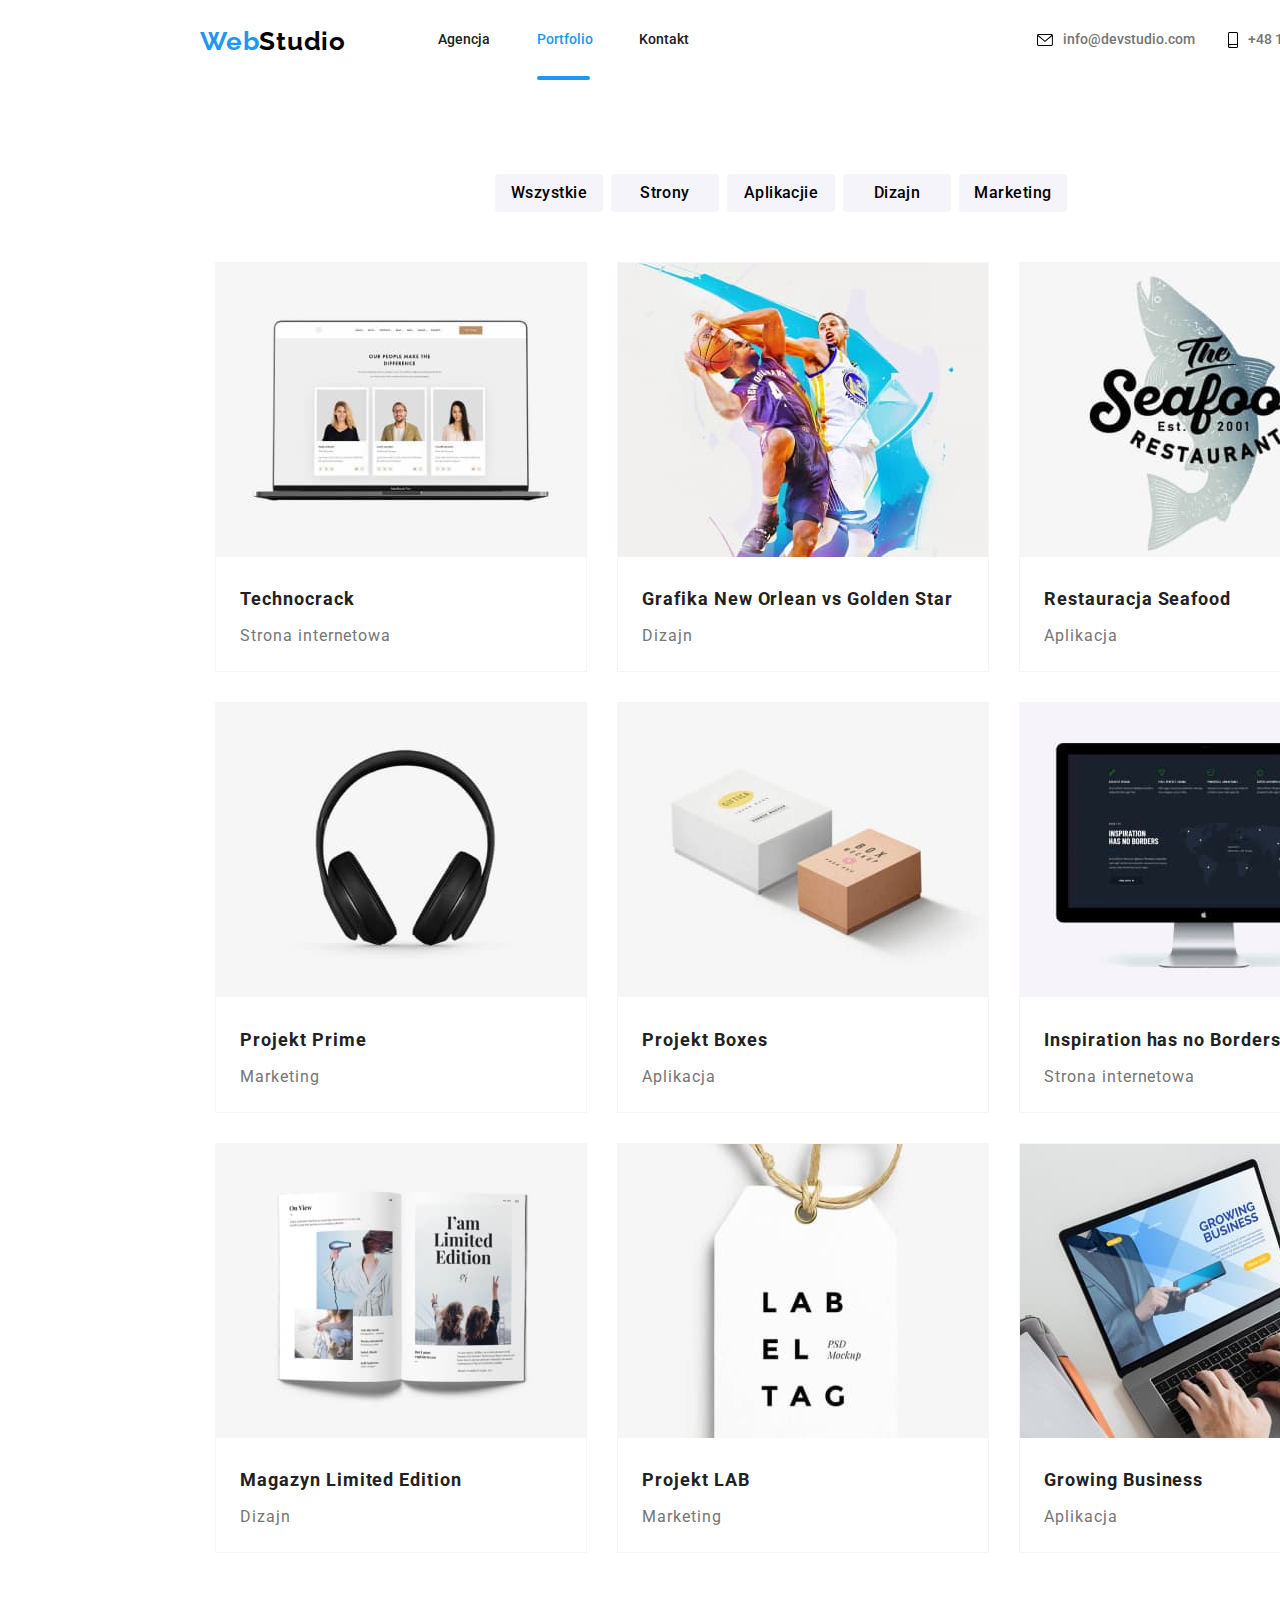
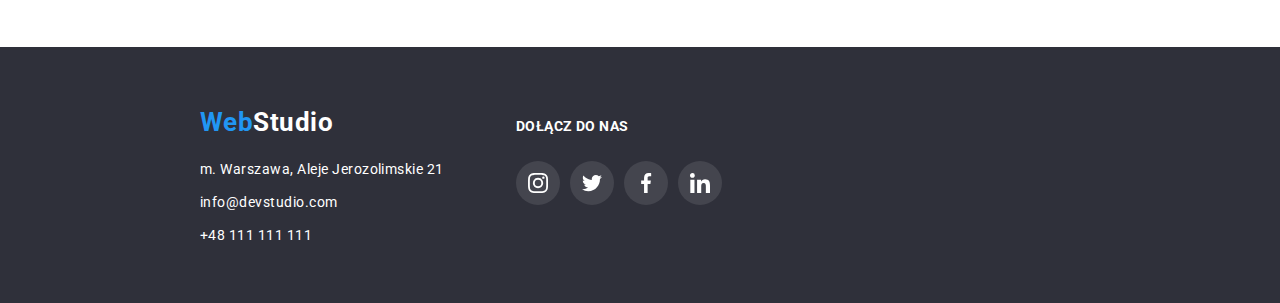
==== portfolio.html @ c5465620 "first commit" ====
<!DOCTYPE html>
<html lang="pl">
  <head>
    <meta charset="UTF-8" />
    <meta http-equiv="X-UA-Compatible" content="IE=edge" />
    <meta name="viewport" content="width=device-width, initial-scale=1.0" />
    <link rel="stylesheet" href="css/modern-normalize.css" />
    <link rel="stylesheet" href="./css/styles.css" />
    <title>Hw2-Portfolio</title>
    <link rel="preconnect" href="https://fonts.googleapis.com" />
    <link rel="preconnect" href="https://fonts.gstatic.com" crossorigin />
    <link
      href="https://fonts.googleapis.com/css2?family=Montserrat:wght@400;700&family=Raleway:wght@700&family=Roboto:wght@400;500;700;900&display=swap"
      rel="stylesheet"
    />
  </head>
  <body>
    <!--Menu-->
    <header class="menu">
      <div class="container principal">
        <a class="logo" href="index.html"><span class="web">Web</span>Studio</a>
        <nav class="navigation">
          <ul>
            <li><a class="agency" href="./index.html">Agencja</a></li>
            <li><a class="portfolio portfolio-active" href="portfolio.html">Portfolio</a></li>
            <li><a class="contact" href="#">Kontakt</a></li>
          </ul>
        </nav>

        <a class="email" href="mailto:info@devstudio.com"
          ><svg class="envelope" width="16" weight="12">
            <use href="./images/icons.svg#icon-envelope"></use>
          </svg>
          info@devstudio.com</a
        >
        <a class="telephone" href="tel:++48111111111">
          <svg class="smartphone" width="10" weight="16">
            <use href="./images/icons.svg#icon-smartphone"></use>
          </svg>
          +48 111 111 111</a
        >
      </div>
    </header>
    <!--Header-->
    <main>
      <div class="container">
        <section class="portfolio-page section">
          <ul class="filters">
            <li><button type="button" class="all">Wszystkie</button></li>
            <li><button type="button">Strony</button></li>
            <li><button type="button">Aplikacjie</button></li>
            <li><button type="button">Dizajn</button></li>
            <li><button type="button">Marketing</button></li>
          </ul>
          <div>
            <ul class="main-box">
              <li>
                <figure class="box-img">
                  <div class="hidden-label">
                    <img
                      src="images/technocrack.jpg"
                      alt="portrety ludzi wyswietlone na wyswietlaczu laptopa"
                      width="370"
                      height="294"
                    />
                    <div class="box-label">
                      <p>
                        Technocrack jest popularną platformą wykorzystywaną do rozpowszechniania
                        koronawirusa. Firmy wykorzystują tę platformę do celów szpiegowskich i ataków
                        na niezabezpieczone serwery konkurencji
                      </p>
                    </div>
                  </div>
                  <figcaption class="box-img-title">
                    <h3>Technocrack</h3>
                    <p>Strona internetowa</p>
                  </figcaption>
                </figure>
              </li>
              <li>
                <figure class="box-img">
                  <div class="hidden-label">
                    <img
                      src="images/new-orlean-vs-golden-star.jpg"
                      alt="ludzie grający w koszykowke"
                      width="370"
                      height="294"
                    />
                    <div class="box-label">
                      <p>
                        Technocrack jest popularną platformą wykorzystywaną do rozpowszechniania
                        koronawirusa. Firmy wykorzystują tę platformę do celów szpiegowskich i ataków
                        na niezabezpieczone serwery konkurencji
                      </p>
                    </div>
                  </div>
                  <figcaption class="box-img-title">
                    <h3>Grafika New Orlean vs Golden Star</h3>
                    <p>Dizajn</p>
                  </figcaption>
                </figure>
              </li>
              <li>
                <figure class="box-img">
                  <div class="hidden-label">
                    <img
                      src="images/restaurant-seafood.jpg"
                      alt="logo restauracji"
                      width="370"
                      height="294"
                    />
                    <div class="box-label">
                      <p>
                        Technocrack jest popularną platformą wykorzystywaną do rozpowszechniania
                        koronawirusa. Firmy wykorzystują tę platformę do celów szpiegowskich i ataków
                        na niezabezpieczone serwery konkurencji
                      </p>
                    </div>
                  </div>
                  <figcaption class="box-img-title">
                    <h3>Restauracja Seafood</h3>
                    <p>Aplikacja</p>
                  </figcaption>
                </figure>
              </li>
              <li>
                <figure class="box-img">
                  <div class="hidden-label">
                    <img
                      src="images/project-prime.jpg"
                      alt="sluchawki bezprzewodowe"
                      width="370"
                      height="294"
                    />
                    <div class="box-label">
                      <p>
                        Technocrack jest popularną platformą wykorzystywaną do rozpowszechniania
                        koronawirusa. Firmy wykorzystują tę platformę do celów szpiegowskich i ataków
                        na niezabezpieczone serwery konkurencji
                      </p>
                    </div>
                  </div>
                  <figcaption class="box-img-title">
                    <h3>Projekt Prime</h3>
                    <p>Marketing</p>
                  </figcaption>
                </figure>
              </li>
              <li>
                <figure class="box-img">
                  <div class="hidden-label">
                    <img src="images/project-boxes.jpg" alt="klocki" width="370" height="294" />
                    <div class="box-label">
                      <p>
                        Technocrack jest popularną platformą wykorzystywaną do rozpowszechniania
                        koronawirusa. Firmy wykorzystują tę platformę do celów szpiegowskich i ataków
                        na niezabezpieczone serwery konkurencji
                      </p>
                    </div>
                  </div>
                  <figcaption class="box-img-title">
                    <h3>Projekt Boxes</h3>
                    <p>Aplikacja</p>
                  </figcaption>
                </figure>
              </li>
              <li>
                <figure class="box-img">
                  <div class="hidden-label">
                    <img
                      src="images/inspiration-has-no-borders.jpg"
                      alt="wyswietlacz monitora"
                      width="370"
                      height="294"
                    />
                    <div class="box-label">
                      <p>
                        Technocrack jest popularną platformą wykorzystywaną do rozpowszechniania
                        koronawirusa. Firmy wykorzystują tę platformę do celów szpiegowskich i ataków
                        na niezabezpieczone serwery konkurencji
                      </p>
                    </div>
                  </div>
                  <figcaption class="box-img-title">
                    <h3>Inspiration has no Borders</h3>
                    <p>Strona internetowa</p>
                  </figcaption>
                </figure>
              </li>
              <li>
                <figure class="box-img">
                  <div class="hidden-label">
                    <img src="images/limited-edition.jpg" alt="ksiazka" width="370" height="294" />
                    <div class="box-label">
                      <p>
                        Technocrack jest popularną platformą wykorzystywaną do rozpowszechniania
                        koronawirusa. Firmy wykorzystują tę platformę do celów szpiegowskich i ataków
                        na niezabezpieczone serwery konkurencji
                      </p>
                    </div>
                  </div>
                  <figcaption class="box-img-title">
                    <h3>Magazyn Limited Edition</h3>
                    <p>Dizajn</p>
                  </figcaption>
                </figure>
              </li>
              <li>
                <figure class="box-img">
                  <div class="hidden-label">
                    <img src="images/project-lab.jpg" alt="zawieszka" width="370" height="294" />
                    <div class="box-label">
                      <p>
                        Technocrack jest popularną platformą wykorzystywaną do rozpowszechniania
                        koronawirusa. Firmy wykorzystują tę platformę do celów szpiegowskich i ataków
                        na niezabezpieczone serwery konkurencji
                      </p>
                    </div>
                  </div>
                  <figcaption class="box-img-title">
                    <h3>Projekt LAB</h3>
                    <p>Marketing</p>
                  </figcaption>
                </figure>
              </li>
              <li>
                <figure class="box-img">
                  <div class="hidden-label">
                    <img
                      src="images/growing-business.jpg"
                      alt="pisanie na laptopie"
                      width="370"
                      height="294"
                    />
                    <div class="box-label">
                      <p>
                        Technocrack jest popularną platformą wykorzystywaną do rozpowszechniania
                        koronawirusa. Firmy wykorzystują tę platformę do celów szpiegowskich i ataków
                        na niezabezpieczone serwery konkurencji
                      </p>
                    </div>
                  </div>
                  <figcaption class="box-img-title">
                    <h3>Growing Business</h3>
                    <p>Aplikacja</p>
                  </figcaption>
                </figure>
              </li>
            </ul>
          </div>
        </section>
      </div>
    </main>
    <!--Footer-->
    <footer class="footer">
      <div class="container last">
        <a class="logo-bottom" href="index.html">Web<span class="studio">Studio</span></a>
        <address class="address">
          <ul>
            <li class="location">
              <a href="https://goo.gl/maps/dhSm4bZQ5p9KXUbg6" target="_blank"
                >m. Warszawa, Aleje Jerozolimskie 21</a
              >
            </li>
            <li class="contact-link"><a href="mailto:info@devstudio.com">info@devstudio.com</a></li>
            <li class="contact-tel"><a href="tel:++48111111111">+48 111 111 111</a></li>
          </ul>
        </address>
      </div>
      <div class="footer-icons-media">
        <p>Dołącz do nas</p>
        <div class="social-media">
          <a href="#" class="social-media-icons" target="blank">
            <svg width="20px" height="20px">
              <use href="./images/icons.svg#icon-instagram-2"></use>
            </svg>
          </a>
          <a href="#" class="social-media-icons" target="blank">
            <svg width="20px" height="20px">
              <use href="./images/icons.svg#icon-twitter-1"></use>
            </svg>
          </a>
          <a href="#" class="social-media-icons" target="blank">
            <svg width="20px" height="20px">
              <use href="./images/icons.svg#icon-facebook-1"></use>
            </svg>
          </a>
          <a href="#" class="social-media-icons" target="blank">
            <svg width="20px" height="20px">
              <use href="./images/icons.svg#icon-linkedin-1"></use>
            </svg>
          </a>
        </div>
      </div>
    </footer>
  </body>
</html>
---- css/styles.css ----
* {
  margin: 0;
  padding: 0;
}
:root {
  --color-background: #ffffff;
  --color-grey: #757575;
  --color-black: #000000;
  --color-blue: #2196f3;
  --color-almost-black: #212121;
  --color-header-footer: #2f303a;
  --color-third-header-button: #f5f4fa;
  --color-img-border: #eeeeee;
  --color-background-img: #2f303a66;
  --color-icons-social-media: #afb1b8;
  --color-border-icons: #afb1b8;
}
body {
  position: relative;
  width: 1600px;
  background: var(--color-background);
  font-family: 'Roboto', sans-serif;
  color: var(--color-grey);
}
.menu {
  width: 1600px;
  font-weight: 500;
  font-size: 14px;
  line-height: 1.14;
  border-bottom: 1px #ececec;
  display: flex;
}
.container {
  max-width: 1200px;
  justify-content: center;
  display: flex;
  flex-direction: column;
  justify-content: start;
  margin-left: 200px;
}
.principal {
  flex-direction: row;
  max-height: 80px;
}
.logo {
  width: 145px;
  font-weight: 700;
  font-size: 26px;
  line-height: 1.38;
  letter-spacing: 0.03em;
  color: var(--color-black);
  text-decoration: none;
  font-family: 'Raleway';
  padding-top: 24px;
  padding-bottom: 25px;
}
.web {
  color: var(--color-blue);
}
.navigation {
  width: 254px;
  margin-top: 32px;
  margin-left: 93px;
}
.navigation ul {
  list-style-type: none;
  margin: 0;
  padding: 0;
}
.navigation ul li a {
  float: left;
  color: var(--color-almost-black);
}
.navigation ul li a:focus,
.navigation ul li a:hover,
.navigation ul li a:active {
  color: var(--color-blue);
  transition: 250ms cubic-bezier(0.4, 0, 0.2, 1);
}
.agency {
  width: 53px;
  font-weight: 500;
  text-decoration: none;
}
.agency.agency-active {
  color: var(--color-blue);
}
.agency-active::after {
  content: '';
  position: absolute;
  height: 4px;
  width: 53px;
  top: 76px;
  left: 437px;
  background: var(--color-blue);
  border-radius: 2px;
}
.portfolio {
  padding-left: 46px;
  text-decoration: none;
}
.portfolio.portfolio-active {
  color: var(--color-blue);
}
.portfolio-active::after {
  content: '';
  position: absolute;
  height: 4px;
  width: 53px;
  top: 76px;
  left: 537px;
  background: var(--color-blue);
  border-radius: 2px;
}
.contact {
  padding-left: 46px;
  width: 51px;
  text-decoration: none;
}
/*finish navigation*/
.email {
  width: 161px;
  color: var(--color-grey);
  text-decoration: none;
  display: flex;
  margin-left: 345px;
  align-items: center;
}
.email:hover,
.email:focus {
  color: var(--color-blue);
  fill: var(--color-blue);
  transition: 250ms cubic-bezier(0.4, 0, 0.2, 1);
}
.envelope {
  margin-right: 10px;
}
.telephone {
  width: 130px;
  color: var(--color-grey);
  text-decoration: none;
}
.telephone {
  display: flex;
  margin-left: 30px;
  align-items: center;
}
.smartphone {
  margin-right: 10px;
}
.telephone:hover,
.telephone:focus {
  color: var(--color-blue);
  fill: var(--color-blue);
  transition: 250ms cubic-bezier(0.4, 0, 0.2, 1);
}
/*finish menu*/
.section {
  padding-top: 94px;
  padding-bottom: 94px;
}
.header {
  margin-left: -200px;
  width: 1600px;
  text-align: center;
  background-image: linear-gradient(
      to bottom,
      var(--color-background-img),
      var(--color-background-img)
    ),
    url(../images/overlay.png);
  background-size: contain;
}
.top {
  display: flex;
  flex-direction: column;
  align-items: center;
  padding-top: 106px;
  padding-bottom: 116px;
}
.main-header {
  width: 696px;
  font-weight: 900;
  font-size: 44px;
  line-height: 1.36;
  text-transform: uppercase;
  color: var(--color-background);
  margin-bottom: 30px;
  display: flex;
  align-items: center;
}
.header .button {
  width: 200px;
  padding: 10px 0;
  background: var(--color-blue);
  box-shadow: 0px 4px 4px rgba(0, 0, 0, 0.15);
  border: var(--color-blue);
  border-radius: 4px;
  cursor: pointer;
}
.service {
  font-weight: 700;
  font-size: 16px;
  line-height: 1.88;
  align-items: center;
  letter-spacing: 0.06em;
  color: var(--color-background);
}
/*finish header*/
.attributes {
  width: 1170px;
  min-height: 251px;
  display: flex;
  box-sizing: content-box;
  padding-bottom: 0;
}
.attributes ul {
  display: flex;
  flex-wrap: wrap;
  gap: 30px;
  justify-content: space-between;
  list-style: none;
  letter-spacing: 0.03em;
  font-size: 14px;
}
.attributes ul li .wrapper {
  display: flex;
  width: 270px;
  max-height: 120px;
  background: #f5f4fa;
  border-radius: 4px;
  margin-bottom: 30px;
  justify-content: center;
}
.wrapper svg {
  padding-left: 100px;
}
.attributes ul li {
  width: 270px;
}
.attributes-text {
  text-transform: uppercase;
  color: var(--color-almost-black);
  line-height: 1.71;
  font-weight: 700;
}
.attributes ul li .attributes-text {
  line-height: 1.46;
}
.attributes ul li p {
  padding-top: 10px;
  margin-bottom: 0;
}
/*finish atributes*/
.work {
  width: 1170px;
  box-sizing: content-box;
  display: flex;
  flex-direction: column;
  justify-content: center;
  align-items: center;
}
.work-title {
  width: 352px;
  font-weight: 700;
  font-size: 36px;
  line-height: 1.17;
  white-space: nowrap;
  text-align: center;
  letter-spacing: 0.03em;
  color: var(--color-almost-black);
  display: flex;
}
.work ul {
  list-style: none;
  padding: 0;
  display: flex;
}
.work ul li {
  margin-top: 50px;
}
.computer {
  float: left;
}
/*start label*/
.label {
  position: absolute;
  width: 370px;
  height: 70px;
  background-color: rgba(47, 48, 58, 0.8);
  display: flex;
  justify-content: center;
  align-items: center;
  white-space: nowrap;
  top: 1445px;
}
.label-phone {
  left: 600px;
}
.label-graphic {
  left: 1000px;
}
.label-computer p,
.label-phone p,
.label-graphic p {
  font-weight: 700;
  font-style: normal;
  font-size: 14px;
  line-height: 1.14;
  text-transform: uppercase;
  text-align: center;
  color: var(--color-background);
  letter-spacing: 0.03em;
  width: 190px;
}
.phone,
.tablet {
  float: left;
  margin-left: 30px;
}
/*finish label*/
/*finish work*/
.our-team {
  width: 1600px;
  background: var(--color-third-header-button);
  margin-left: -200px;
  display: flex;
  justify-content: center;
}
.block-title {
  width: 210px;
  padding-left: 480px;
  font-weight: 700;
  font-size: 36px;
  line-height: 1.17;
  white-space: nowrap;
  text-align: center;
  letter-spacing: 0.03em;
  color: var(--color-almost-black);
}
.our-team ul {
  width: 1170px;
  list-style: none;
  margin-top: 50px;
}
.our-team ul li {
  width: 270px;
  float: left;
  text-align: center;
  letter-spacing: 0.03em;
  background: var(--color-background);
  box-shadow: 0px 1px 3px rgba(0, 0, 0, 0.12), 0px 1px 1px rgba(0, 0, 0, 0.14),
    0px 2px 1px rgba(0, 0, 0, 0.2);
  border-radius: 0px 0px 4px 4px;
}
.team {
  margin-left: 30px;
}
.name {
  font-weight: 500;
  font-size: 16px;
  line-height: 1.19;
  color: var(--color-almost-black);
  margin-top: 30px;
  margin-bottom: 10px;
}
.job {
  width: 130px;
  font-size: 16px;
  line-height: 1.19;
  margin-bottom: 30px;
}
.social-media {
  width: 206px;
  padding: 6px 0;
  margin: 16px 32px 18px;
  display: flex;
  justify-content: space-between;
  align-items: center;
}
.social-media-icons {
  width: 44px;
  min-height: 44px;
  display: flex;
  align-items: center;
  justify-content: center;
  border-radius: 50%;
  fill: var(--color-icons-social-media);
}
.social-media-icons svg {
  display: flex;
  justify-content: center;
  align-items: center;
}
.social-media-icons:hover,
.social-media-icons:focus {
  background-color: var(--color-blue);
  fill: var(--color-background);
  transition: 250ms cubic-bezier(0.4, 0, 0.2, 1);
}
/*finish our team*/
.our-customers {
  box-sizing: border-box;
}
.our-customers-title {
  font-weight: 700;
  font-size: 36px;
  line-height: 1.16;
  text-align: center;
  color: var(--color-almost-black);
}
.our-customers ul {
  display: flex;
  padding-top: 50px;
  justify-content: space-between;
  list-style: none;
}
.company-logo {
  fill: var(--color-icons-social-media);
  width: 170px;
  padding: 16px 0;
  border: 1px solid var(--color-border-icons);
  border-radius: 4px;
  display: flex;
  justify-content: center;
  align-items: center;
}
.company-logo:hover,
.company-logo:focus {
  border: 1px solid var(--color-blue);
  fill: var(--color-blue);
  transition: 250ms cubic-bezier(0.4, 0, 0.2, 1);
}
/*finish our-customers */
.footer {
  position: absolute;
  width: 1600px;
  background: var(--color-header-footer);
  letter-spacing: 0.03em;
  display: flex;
}
.container.last {
  flex-direction: column;
}
.logo-bottom {
  width: 145px;
  font-weight: 700;
  font-size: 26px;
  line-height: 1.19;
  color: var(--color-blue);
  text-decoration: none;
  margin-top: 60px;
}
.studio {
  color: var(--color-background);
}
.address,
.address:focus {
  width: 246px;
  margin-bottom: 55px;
  margin-top: 20px;
}
.address ul {
  list-style: none;
  font-size: 14px;
  display: flex;
  flex-direction: column;
}
.address ul li:nth-child(2),
.address ul li:nth-child(3) {
  padding-top: 9px;
}
.address ul li a:focus,
.address ul li a:hover,
.address ul li a:active {
  color: rgba(255, 255, 255, 0.6);
  transition: 250ms cubic-bezier(0.4, 0, 0.2, 1);
}
.address ul li {
  line-height: 1.71;
  font-weight: 400;
  font-style: normal;
}
.location a {
  width: 246px;
  white-space: nowrap;
  color: var(--color-background);
  text-decoration: none;
}
.contact-link a {
  width: 231px;
  color: var(--color-background);
  text-decoration: none;
}
.contact-tel a {
  width: 231px;
  color: var(--color-background);
  text-decoration: none;
}
.footer-icons-media {
  display: flex;
  flex-direction: column;
  margin-left: 70px;
  width: 206px;
  margin-top: 72px;
}
.footer-icons-media .social-media {
  margin: 20px 0 0 0;
}
.footer-icons-media p {
  font-weight: 700;
  font-size: 14px;
  line-height: 1.14;
  letter-spacing: 0.03em;
  text-transform: uppercase;
  color: var(--color-background);
}
.footer-icons-media a {
  background: rgba(255, 255, 255, 0.1);
  fill: var(--color-background);
}
/*finish footer*/

/*portfolio*/
.portfolio-page {
  box-sizing: content-box;
  width: 1170px;
  background: var(--color-background);
  color: var(--color-almost-black);
}
.filters {
  display: flex;
  margin-left: 295px;
  width: 572px;
  text-align: center;
  justify-content: space-between;
}
.filters li {
  list-style: none;
  text-align: center;
  font-size: 1.62em;
}
.filters li button:active,
.filters li button:focus,
.filters li button:hover {
  background-color: var(--color-blue);
  color: var(--color-background);
  cursor: pointer;
  border: none;
  border-radius: 4px;
  box-shadow: 0px 3px 1px rgba(0, 0, 0, 0.1), 0px 1px 2px rgba(0, 0, 0, 0.08),
    0px 2px 2px rgba(0, 0, 0, 0.12);
  transition: 250ms cubic-bezier(0.4, 0, 0.2, 1);
}
.filters li button {
  background-color: var(--color-third-header-button);
  border: none;
  border-radius: 4px;
  width: 108px;
  font-size: 16px;
  line-height: 1.62;
  letter-spacing: 0.03em;
  font-weight: 500;
  padding: 6px;
}
.filters li .all:active {
  background-color: var(--color-blue);
  color: white;
}
/*finish filters*/
.main-box {
  display: flex;
  box-sizing: content-box;
  flex-wrap: wrap;
  gap: 30px;
  padding-top: 50px;
  margin: 0;
  min-width: 1200px;
  padding-left: 15px;
}
.main-box li {
  list-style: none;
  border: 1px solid var(--color-third-header-button);
  cursor: pointer;
}
.main-box li:hover {
  box-shadow: 0px 1px 1px rgba(0, 0, 0, 0.12), 0px 4px 4px rgba(0, 0, 0, 0.06),
    1px 4px 6px rgba(0, 0, 0, 0.16);
  transition: 250ms cubic-bezier(0.4, 0, 0.2, 1);
}
.box-img .hidden-label {
  margin: 0;
  max-height: 404px;
  position: relative;
  overflow: hidden;
}
.box-img:hover .box-label {
  opacity: 1;
  transform: translateY(0%);
}
.hidden-label .box-label {
  position: absolute;
  top: 0;
  min-width: 370px;
  height: 294px;
  background-color: #2196f3;
  opacity: 0;
  transform: translateY(100%);
  transition: transform 250ms cubic-bezier(0.4, 0, 0.2, 1);
}
.hidden-label .box-label > p {
  position: absolute;
  top: 49px;
  left: 24px;
  width: 301px;
  height: 196px;
  font-weight: 400;
  font-size: 18px;
  line-height: 1.55;
  letter-spacing: 0.03em;
  color: var(--color-background);
}
.main-box li .box-img img {
  width: 370px;
}
.box-img-title {
  position: relative;
  width: 322px;
  letter-spacing: 0.06em;
  padding: 20px 24px;
  box-sizing: content-box;
}
.box-img-title h3 {
  position: relative;
  width: 322px;
  font-size: 18px;
  line-height: 2;
}
.box-img-title p {
  position: relative;
  color: var(--color-grey);
  padding-top: 4px;
  font-size: 16px;
  line-height: 1.88;
  width: 322px;
}
/*backdrop*/
.backdrop {
  position: fixed;
  width: 100%;
  height: 100vh;
  left: 0px;
  top: 0px;
  background-color: rgba(0, 0, 0, 0.2);
  transition: 1s;
}
.modal {
  position: absolute;
  width: 528px;
  min-height: 581px;
  transform: translate(-50%, -50%);
  top: 50%;
  left: 50%;
  border-radius: 4px;
  background-color: var(--color-background);
  box-shadow: 0px 1px 3px rgba(0, 0, 0, 0.12), 0px 1px 1px rgba(0, 0, 0, 0.14),
    0px 2px 1px rgba(0, 0, 0, 0.2);
}
.close-btn {
  position: absolute;
  top: 8px;
  right: 8px;
  width: 30px;
  height: 30px;
  background-color: var(--color-background);
  border: 1px solid rgba(0, 0, 0, 0.1);
  border-radius: 50%;
  cursor: pointer;
}
.is-hidden {
  opacity: 0;
  visibility: hidden;
  pointer-events: none;
  transition: 1s;
}
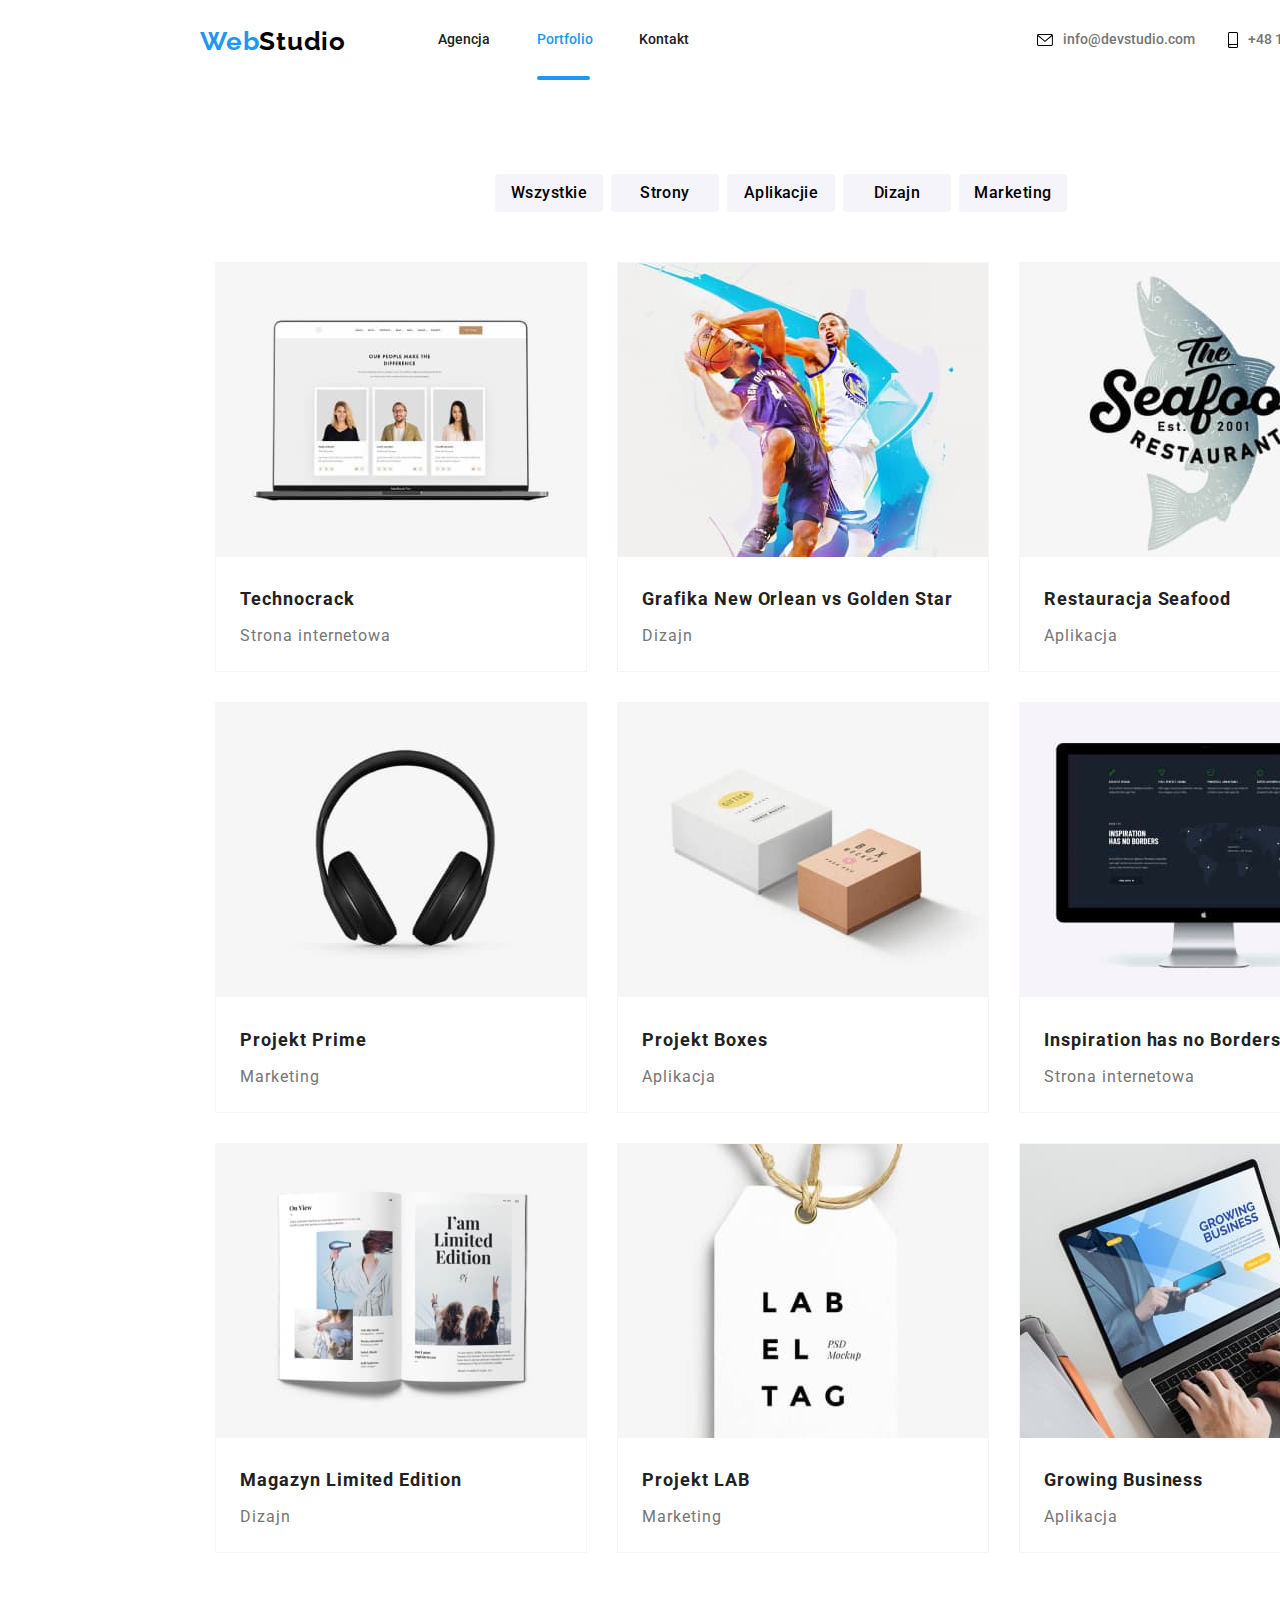
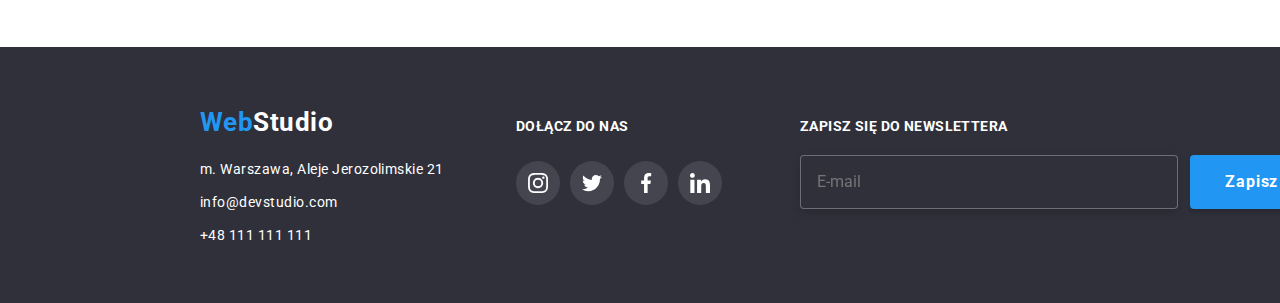
==== commit ac3a59a9: "finish footer" ====
--- a/portfolio.html
+++ b/portfolio.html
@@ -292,6 +292,18 @@
           </a>
         </div>
       </div>
+       <form class="signup-form" name="signup-form" autocomplete="off" novalidate>
+        <label for="user-email"
+          >Zapisz się do newslettera
+          <input type="email" name="email" id="user-email" placeholder="E-mail" />
+        </label>
+        <button type="submit">
+          Zapisz się
+          <svg width="24px" height="24px">
+            <use href="./images/icons.svg#icon-icon-send"></use>
+          </svg>
+        </button>
+      </form>
     </footer>
   </body>
 </html>
--- a/css/styles.css
+++ b/css/styles.css
@@ -431,6 +431,57 @@
   fill: var(--color-blue);
   transition: 250ms cubic-bezier(0.4, 0, 0.2, 1);
 }
+.footer .signup-form {
+  display: flex;
+  margin-left: 78px;
+}
+.footer .signup-form label {
+  display: flex;
+  flex-direction: column;
+  margin-top: 72px;
+  color: var(--color-background);
+  font-weight: 700;
+  font-style: normal;
+  font-size: 14px;
+  line-height: 1.14;
+  text-transform: uppercase;
+  letter-spacing: 0.03em;
+}
+.footer .signup-form label input {
+  min-width: 378px;
+  min-height: 50px;
+  margin-top: 20px;
+  background-color: var(--color-header-footer);
+  color: rgba(255, 255, 255, 0.6);
+  border: 1px solid rgba(255, 255, 255, 0.3);
+  filter: drop-shadow(0px 4px 4px rgba(0, 0, 0, 0.15));
+  border-radius: 4px;
+  padding: 16px;
+  font-weight: 400;
+  font-size: 16px;
+  line-height: 1.25;
+}
+.footer .signup-form button {
+  margin: 108px 215px 94px 12px;
+  min-height: 50px;
+  min-width: 200px;
+  display: flex;
+  align-items: center;
+  justify-content: center;
+  background-color: var(--color-blue);
+  box-shadow: 0px 4px 4px rgba(0, 0, 0, 0.15);
+  border-radius: 4px;
+  font-weight: 700;
+  font-size: 16px;
+  line-height: 1.88;
+  letter-spacing: 0.06em;
+  color: var(--color-background);
+  fill: var(--color-background);
+  border: none;
+}
+.footer .signup-form button svg {
+  margin-left: 24px;
+}
 /*finish our-customers */
 .footer {
   position: absolute;
@@ -682,4 +733,4 @@
   visibility: hidden;
   pointer-events: none;
   transition: 1s;
-}+}
